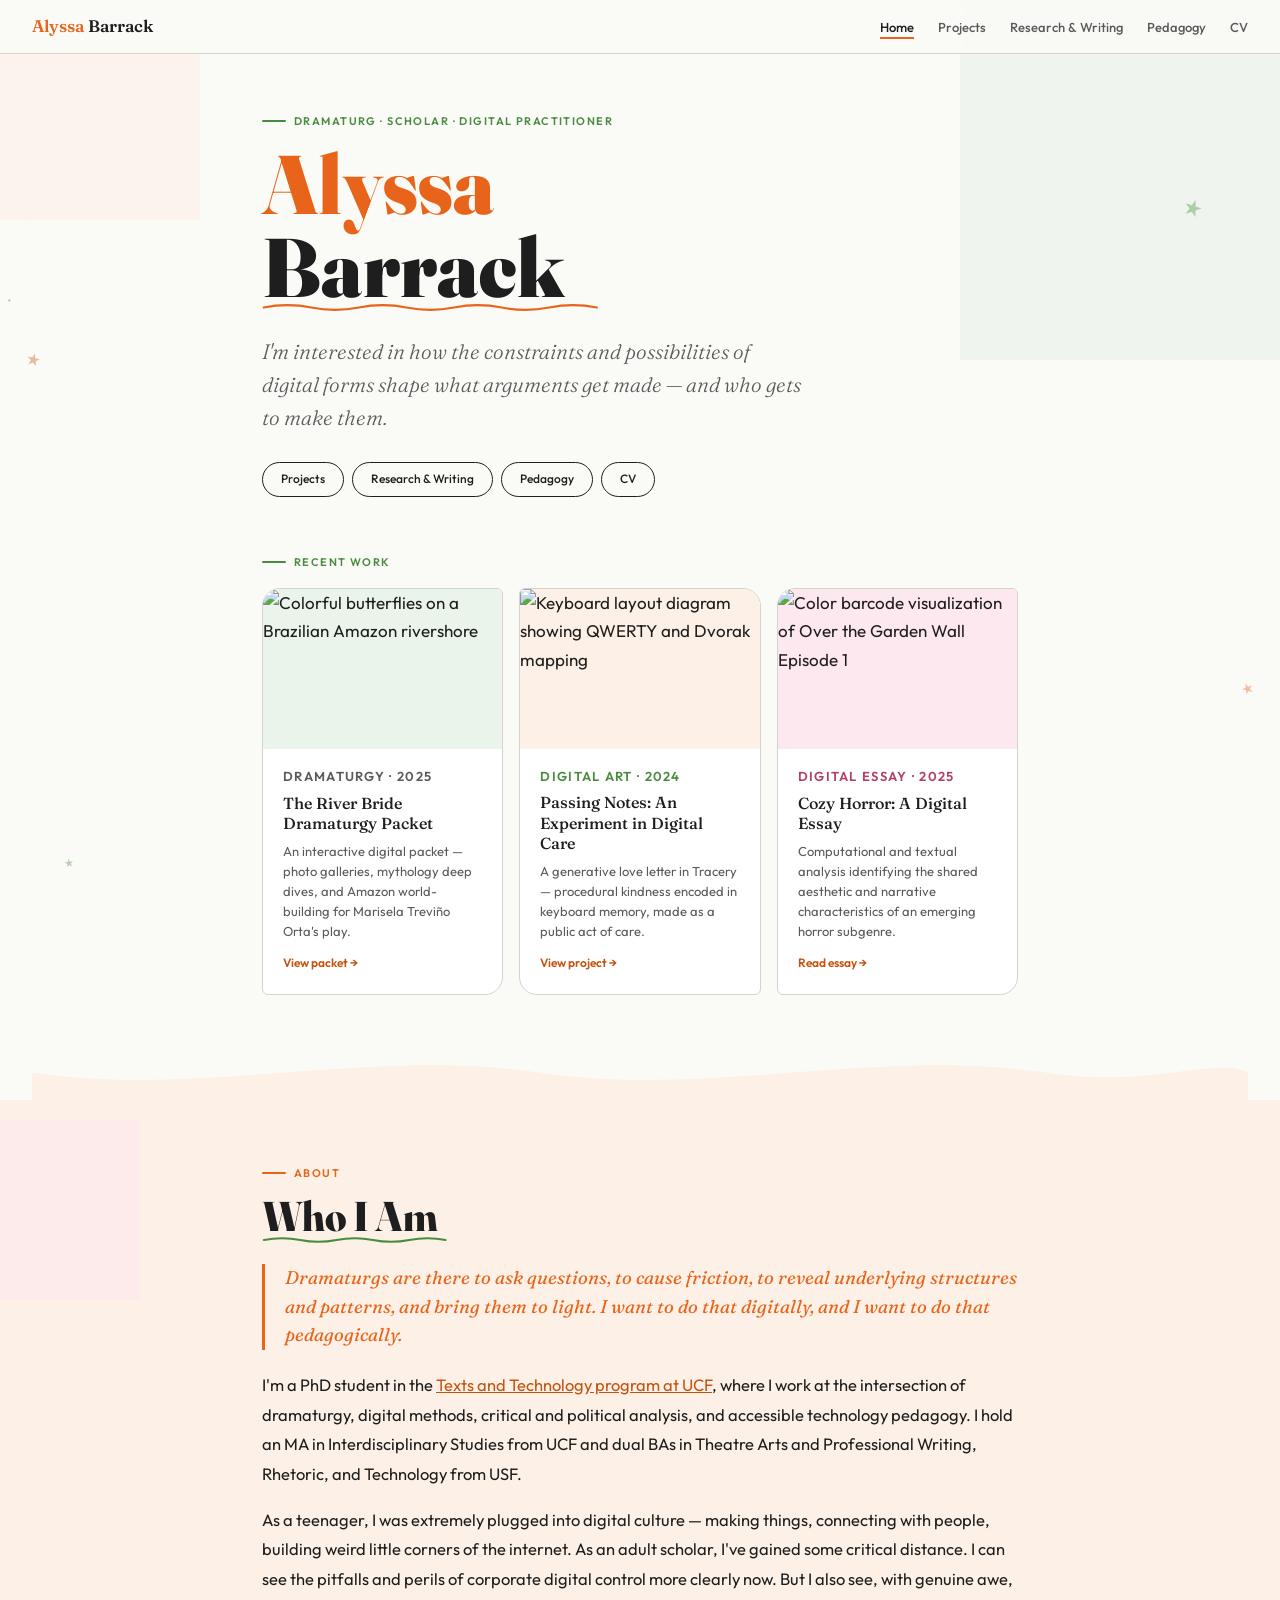
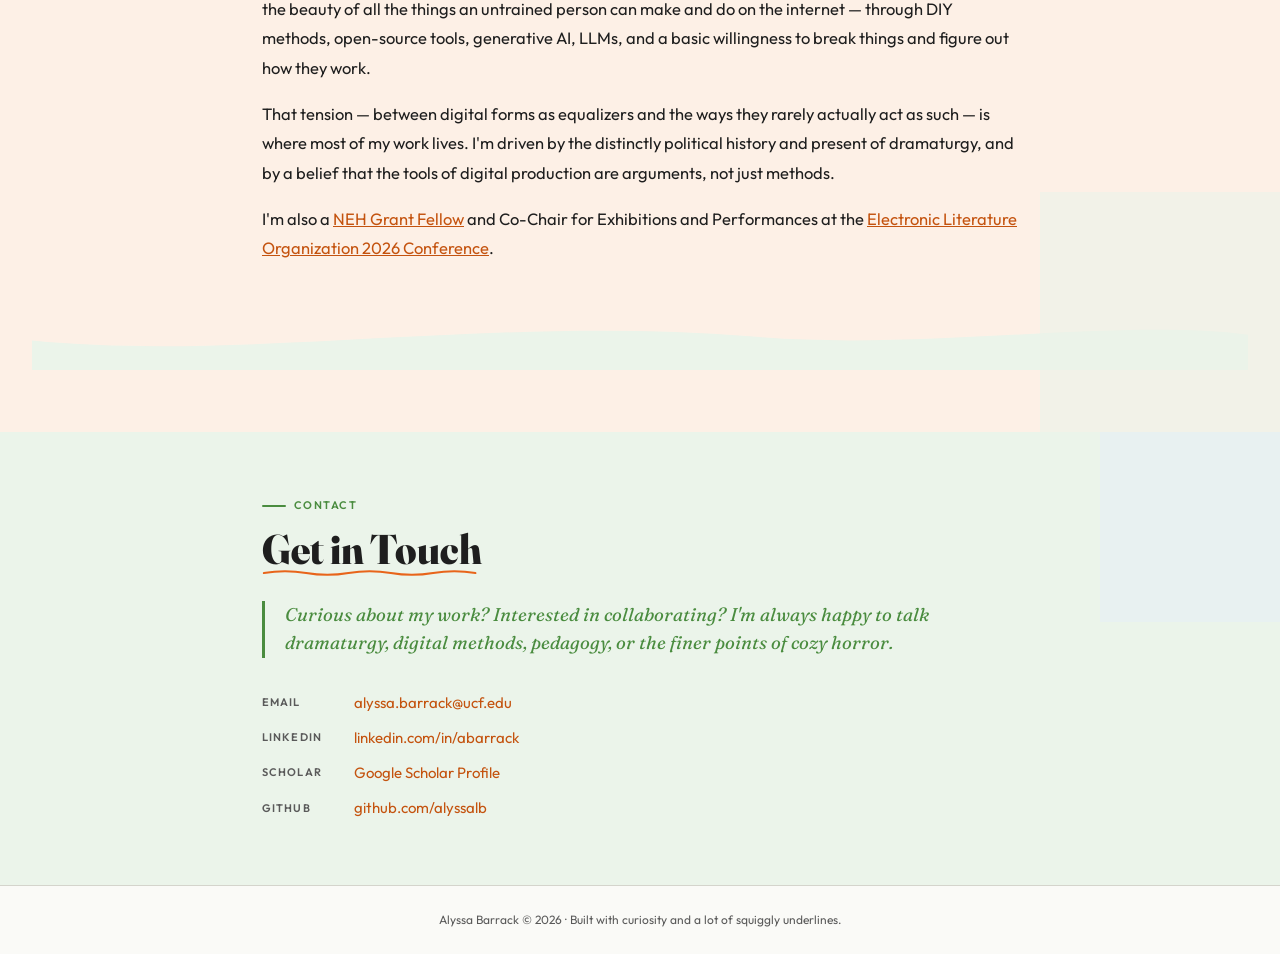
==== index.html @ 215f36d0 "Add files via upload" ====
<!DOCTYPE html>
<html lang="en">
<head>
  <meta charset="UTF-8">
  <meta name="viewport" content="width=device-width, initial-scale=1.0">
  <title>Alyssa Barrack — Dramaturg, Scholar, Digital Practitioner</title>
  <meta name="description" content="Alyssa Barrack is a PhD student and scholar-practitioner working at the intersection of dramaturgy, digital methods, critical analysis, and accessible technology pedagogy.">
  <link rel="preconnect" href="https://fonts.googleapis.com">
  <link rel="preconnect" href="https://fonts.gstatic.com" crossorigin>
  <link href="https://fonts.googleapis.com/css2?family=Fraunces:ital,opsz,wght@0,9..144,300..900;1,9..144,300..900&family=Outfit:wght@300;400;500;600&display=swap" rel="stylesheet">
  <link rel="stylesheet" href="style.css">
  <style>
    /* ── HOME-SPECIFIC ── */
    #hero {
      min-height: 92vh; padding: 7rem 2rem 0;
      background: var(--bg); position: relative; overflow: hidden;
      display: flex; flex-direction: column; justify-content: center;
    }
    #hero canvas { position: absolute; inset: 0; width: 100%; height: 100%; pointer-events: none; z-index: 0; }
    #hero .blob { width: 420px; height: 420px; background: var(--green-p); opacity: 0.68; top: -60px; right: -100px; }
    #hero .blob2 { width: 280px; height: 280px; background: var(--orange-p); opacity: 0.65; bottom: 40px; left: -80px; }

    h1.hero-name {
      font-family: 'Fraunces', serif;
      font-variation-settings: 'opsz' 144;
      font-weight: 900; font-size: clamp(3rem, 8vw, 5.2rem);
      line-height: 1.0; display: inline-block; position: relative;
    }
    h1.hero-name .first { color: var(--orange); }

    .hero-tagline {
      font-family: 'Fraunces', serif;
      font-variation-settings: 'opsz' 9;
      font-style: italic; font-weight: 300;
      font-size: clamp(1.05rem, 2vw, 1.3rem);
      color: var(--muted); margin: 1.25rem 0 1.75rem;
      line-height: 1.6; max-width: 540px;
    }
    .hero-pills { display: flex; gap: 0.5rem; flex-wrap: wrap; margin-bottom: 3.5rem; }

    .about-strip { background: var(--orange-p); padding: 4rem 2rem; position: relative; overflow: hidden; }
    .about-strip .blob { width: 300px; height: 300px; background: var(--green-p); opacity: 0.6; bottom: -60px; right: -60px; }
    .about-strip .blob2 { width: 180px; height: 180px; background: var(--pink-p); opacity: 0.55; top: 20px; left: -40px; }
    .about-body { font-size: 16.5px; line-height: 1.8; }
    .about-body p + p { margin-top: 1rem; }
    .about-body a { color: var(--link); }
    .about-body a:hover { color: var(--link-hover); }

    .contact-strip { background: var(--green-p); padding: 4rem 2rem; position: relative; overflow: hidden; }
    .contact-strip .blob { width: 220px; height: 220px; background: var(--blue-p); opacity: 0.55; top: -30px; right: -40px; }

    .showcase-row { display: grid; grid-template-columns: repeat(3,1fr); gap: 1rem; }
    @media(max-width:640px){ .showcase-row { grid-template-columns: 1fr; } }
  </style>
</head>
<body>

<!-- NAV -->
<nav class="site-nav" aria-label="Site navigation">
  <a href="index.html" class="nav-name"><span>Alyssa</span> Barrack</a>
  <button class="nav-hamburger" aria-label="Toggle menu" aria-expanded="false">
    <span></span><span></span><span></span>
  </button>
  <ul class="nav-links">
    <li><a href="index.html"      class="active">Home</a></li>
    <li><a href="projects.html">Projects</a></li>
    <li><a href="research.html">Research &amp; Writing</a></li>
    <li><a href="pedagogy.html">Pedagogy</a></li>
    <li><a href="cv.html">CV</a></li>
  </ul>
</nav>

<!-- HERO -->
<section id="hero" aria-label="Introduction">
  <canvas id="glitter" aria-hidden="true"></canvas>
  <div class="blob" aria-hidden="true"></div>
  <div class="blob blob2" aria-hidden="true"></div>

  <div class="container">
    <p class="eyebrow">Dramaturg · Scholar · Digital Practitioner</p>
    <div style="position:relative;display:inline-block;margin-bottom:0.35rem;">
      <h1 class="hero-name"><span class="first">Alyssa</span><br>Barrack</h1>
      <svg style="position:absolute;bottom:-5px;left:0;width:340px;height:13px;overflow:visible" viewBox="0 0 400 13" aria-hidden="true">
        <path d="M2 6.5 Q30 1 58 6.5 Q86 12 114 6.5 Q142 1 170 6.5 Q198 12 226 6.5 Q254 1 282 6.5 Q310 12 338 6.5 Q366 1 394 6.5" stroke="#E8641A" stroke-width="2.5" stroke-linecap="round" fill="none"/>
      </svg>
    </div>
    <p class="hero-tagline">I'm interested in how the constraints and possibilities of digital forms shape what arguments get made — and who gets to make them.</p>
    <nav class="hero-pills" aria-label="Site sections">
      <a href="projects.html"  class="pill g">Projects</a>
      <a href="research.html"  class="pill">Research &amp; Writing</a>
      <a href="pedagogy.html"  class="pill g">Pedagogy</a>
      <a href="cv.html"        class="pill">CV</a>
    </nav>

    <p class="eyebrow" style="margin-bottom:1rem;">Recent Work</p>
    <div class="showcase-row">
      <a href="https://alyssalb.github.io/TheRiverBrideDram/" class="showcase-card" target="_blank" rel="noopener" aria-label="The River Bride Dramaturgy Packet">
        <img src="https://alyssalb.github.io/TheRiverBrideDram/images/gallery/amazonbutterfliesontheshore.jpeg" alt="Colorful butterflies on a Brazilian Amazon rivershore" class="showcase-img" loading="lazy">
        <div class="showcase-body">
          <p class="showcase-eyebrow">Dramaturgy · 2025</p>
          <h3>The River Bride Dramaturgy Packet</h3>
          <p>An interactive digital packet — photo galleries, mythology deep dives, and Amazon world-building for Marisela Treviño Orta's play.</p>
          <span class="card-link">View packet &rarr;</span>
        </div>
      </a>
      <a href="https://alyssalb.github.io/QwertyNotes/" class="showcase-card" target="_blank" rel="noopener" aria-label="Passing Notes: An Experiment in Digital Care">
        <img src="https://alyssalb.github.io/QwertyNotes/image_1.png" alt="Keyboard layout diagram showing QWERTY and Dvorak mapping" class="showcase-img orange-bg" loading="lazy">
        <div class="showcase-body">
          <p class="showcase-eyebrow">Digital Art · 2024</p>
          <h3>Passing Notes: An Experiment in Digital Care</h3>
          <p>A generative love letter in Tracery — procedural kindness encoded in keyboard memory, made as a public act of care.</p>
          <span class="card-link">View project &rarr;</span>
        </div>
      </a>
      <a href="https://alyssalb.github.io/CozyHorrorDigitalEssay/" class="showcase-card" target="_blank" rel="noopener" aria-label="Cozy Horror: A Digital Essay">
        <img src="https://alyssalb.github.io/CozyHorrorDigitalEssay/assets/images/OTGW_1_barcode.png" alt="Color barcode visualization of Over the Garden Wall Episode 1" class="showcase-img pink-bg" loading="lazy">
        <div class="showcase-body">
          <p class="showcase-eyebrow">Digital Essay · 2025</p>
          <h3>Cozy Horror: A Digital Essay</h3>
          <p>Computational and textual analysis identifying the shared aesthetic and narrative characteristics of an emerging horror subgenre.</p>
          <span class="card-link">Read essay &rarr;</span>
        </div>
      </a>
    </div>
  </div>

  <svg class="wave" viewBox="0 0 1440 70" fill="none" aria-hidden="true" style="margin-top:3rem;">
    <path d="M0 35 C200 65 400 5 600 35 C800 65 1000 5 1200 35 C1320 55 1400 15 1440 35 L1440 70 L0 70 Z" fill="#FDF0E6"/>
  </svg>
</section>

<!-- ABOUT -->
<section class="about-strip" aria-label="About">
  <div class="blob" aria-hidden="true"></div>
  <div class="blob blob2" aria-hidden="true"></div>
  <div class="container">
    <p class="eyebrow orange">About</p>
    <div style="position:relative;display:inline-block;margin-bottom:1.5rem;">
      <h2 class="section-heading">Who I Am</h2>
      <svg style="position:absolute;bottom:-5px;left:0;width:200px;height:10px;overflow:visible" viewBox="0 0 220 10" aria-hidden="true">
        <path d="M2 5 Q22 1 42 5 Q62 9 82 5 Q102 1 122 5 Q142 9 162 5 Q182 1 202 5" stroke="#4A8C3F" stroke-width="2.2" stroke-linecap="round" fill="none"/>
      </svg>
    </div>
    <span class="pull">Dramaturgs are there to ask questions, to cause friction, to reveal underlying structures and patterns, and bring them to light. I want to do that digitally, and I want to do that pedagogically.</span>
    <div class="about-body">
      <p>I'm a PhD student in the <a href="https://cah.ucf.edu/textstech/" target="_blank" rel="noopener">Texts and Technology program at UCF</a>, where I work at the intersection of dramaturgy, digital methods, critical and political analysis, and accessible technology pedagogy. I hold an MA in Interdisciplinary Studies from UCF and dual BAs in Theatre Arts and Professional Writing, Rhetoric, and Technology from USF.</p>
      <p>As a teenager, I was extremely plugged into digital culture — making things, connecting with people, building weird little corners of the internet. As an adult scholar, I've gained some critical distance. I can see the pitfalls and perils of corporate digital control more clearly now. But I also see, with genuine awe, the beauty of all the things an untrained person can make and do on the internet — through DIY methods, open-source tools, generative AI, LLMs, and a basic willingness to break things and figure out how they work.</p>
      <p>That tension — between digital forms as equalizers and the ways they rarely actually act as such — is where most of my work lives. I'm driven by the distinctly political history and present of dramaturgy, and by a belief that the tools of digital production are arguments, not just methods.</p>
      <p>I'm also a <a href="https://www.ucf.edu/news/ucf-selected-for-national-endowment-for-the-humanities-project-on-ai-in-education/" target="_blank" rel="noopener">NEH Grant Fellow</a> and Co-Chair for Exhibitions and Performances at the <a href="https://elo.eliterature.org/" target="_blank" rel="noopener">Electronic Literature Organization 2026 Conference</a>.</p>
    </div>
  </div>
  <svg class="wave" viewBox="0 0 1440 70" fill="none" aria-hidden="true" style="margin-top:3rem;">
    <path d="M0 35 C250 60 550 5 850 30 C1050 48 1280 8 1440 28 L1440 70 L0 70 Z" fill="#EBF4EA"/>
  </svg>
</section>

<!-- CONTACT -->
<section class="contact-strip" aria-label="Contact">
  <div class="blob" aria-hidden="true"></div>
  <div class="container">
    <p class="eyebrow">Contact</p>
    <div style="position:relative;display:inline-block;margin-bottom:1.75rem;">
      <h2 class="section-heading">Get in Touch</h2>
      <svg style="position:absolute;bottom:-5px;left:0;width:230px;height:10px;overflow:visible" viewBox="0 0 250 10" aria-hidden="true">
        <path d="M2 5 Q25 1 48 5 Q71 9 94 5 Q117 1 140 5 Q163 9 186 5 Q209 1 232 5" stroke="#E8641A" stroke-width="2.2" stroke-linecap="round" fill="none"/>
      </svg>
    </div>
    <span class="pull green" style="margin-bottom:2rem;">Curious about my work? Interested in collaborating? I'm always happy to talk dramaturgy, digital methods, pedagogy, or the finer points of cozy horror.</span>
    <div class="contact-block">
      <div class="contact-row">
        <span class="c-label">Email</span>
        <a href="mailto:alyssa.barrack@ucf.edu">alyssa.barrack@ucf.edu</a>
      </div>
      <div class="contact-row">
        <span class="c-label">LinkedIn</span>
        <a href="https://www.linkedin.com/in/abarrack/" target="_blank" rel="noopener">linkedin.com/in/abarrack</a>
      </div>
      <div class="contact-row">
        <span class="c-label">Scholar</span>
        <a href="https://scholar.google.com/citations?view_op=list_works&hl=en&user=i48Z6NoAAAAJ" target="_blank" rel="noopener">Google Scholar Profile</a>
      </div>
      <div class="contact-row">
        <span class="c-label">GitHub</span>
        <a href="https://github.com/alyssalb" target="_blank" rel="noopener">github.com/alyssalb</a>
      </div>
    </div>
  </div>
</section>

<footer>
  <p>Alyssa Barrack &copy; 2026 &middot; Built with curiosity and a lot of squiggly underlines.</p>
</footer>

<button id="top-btn" aria-label="Back to top">
  <svg width="18" height="18" viewBox="0 0 18 18" fill="none" aria-hidden="true">
    <path d="M9 14V4M4 9l5-5 5 5" stroke="#fff" stroke-width="2.2" stroke-linecap="round" stroke-linejoin="round"/>
  </svg>
</button>

<script src="shared.js"></script>
</body>
</html>
---- style.css ----
/* ── ALYSSA BARRACK — SHARED STYLESHEET ── */
*, *::before, *::after { box-sizing: border-box; margin: 0; padding: 0; }

:root {
  --orange:     #E8641A;
  --green:      #4A8C3F;
  --orange-p:   #FDF0E6;
  --green-p:    #EBF4EA;
  --pink-p:     #FDE8F0;
  --blue-p:     #E6EEF8;
  --bg:         #FAFAF7;
  --surface:    #FFFFFF;
  --text:       #1E1E1E;
  --muted:      #5A5A5A;
  --border:     #D4D4CC;
  --link:       #C4530F;
  --link-hover: #4A8C3F;
}

html { scroll-behavior: smooth; }
body {
  background: var(--bg);
  font-family: 'Outfit', sans-serif;
  color: var(--text); font-size: 17px;
  line-height: 1.7; overflow-x: hidden;
}

/* ── NAV ── */
nav.site-nav {
  position: fixed; top: 0; left: 0; right: 0; z-index: 100;
  background: rgba(250,250,247,0.93); backdrop-filter: blur(8px);
  border-bottom: 1.5px solid var(--border);
  padding: 0.75rem 2rem;
  display: flex; align-items: center; justify-content: space-between;
}
.nav-name {
  font-family: 'Fraunces', serif;
  font-variation-settings: 'opsz' 9;
  font-weight: 600; font-size: 1.05rem;
  color: var(--text); text-decoration: none;
}
.nav-name span { color: var(--orange); }
.nav-links { display: flex; gap: 1.5rem; list-style: none; }
.nav-links a {
  font-size: 13px; font-weight: 500; color: var(--muted);
  text-decoration: none; transition: color 0.18s;
  padding-bottom: 2px;
}
.nav-links a:hover { color: var(--orange); }
.nav-links a.active {
  color: var(--text);
  border-bottom: 2px solid var(--orange);
}
.nav-hamburger { display: none; background: none; border: none; cursor: pointer; padding: 4px; }

/* ── LAYOUT ── */
.container { max-width: 820px; margin: 0 auto; padding: 0 2rem; position: relative; z-index: 1; }
.page-body { padding-top: 5.5rem; padding-bottom: 4rem; }

/* ── TYPE ── */
.eyebrow {
  font-size: 11px; font-weight: 600; letter-spacing: 0.13em;
  text-transform: uppercase; color: var(--green);
  margin-bottom: 0.75rem;
  display: flex; align-items: center; gap: 8px;
}
.eyebrow::before {
  content: ''; display: inline-block; width: 24px; height: 2px;
  background: var(--green); border-radius: 2px; flex-shrink: 0;
}
.eyebrow.orange { color: var(--orange); }
.eyebrow.orange::before { background: var(--orange); }

.section-heading {
  font-family: 'Fraunces', serif;
  font-variation-settings: 'opsz' 144;
  font-weight: 800; font-size: clamp(1.9rem, 4vw, 2.6rem);
  line-height: 1.1; position: relative; display: inline-block;
}
.squiggle { position: absolute; bottom: -6px; left: 0; overflow: visible; }

.pull {
  font-family: 'Fraunces', serif;
  font-variation-settings: 'opsz' 9;
  font-style: italic; font-weight: 400; font-size: 1.15rem;
  color: var(--orange); padding-left: 1.25rem;
  border-left: 3px solid var(--orange);
  margin-bottom: 1.25rem; display: block; line-height: 1.55;
}
.pull.green { color: var(--green); border-color: var(--green); }

/* ── TAGS ── */
.tag {
  display: inline-block; font-size: 11px; font-weight: 600;
  letter-spacing: 0.05em; text-transform: uppercase;
  padding: 3px 10px; border-radius: 999px;
  background: var(--orange-p); color: var(--orange);
  border: 1px solid rgba(232,100,26,0.25);
}
.tag.green { background: var(--green-p); color: var(--green); border-color: rgba(74,140,63,0.25); }
.tag.pink  { background: var(--pink-p);  color: #b0406a; border-color: rgba(176,64,106,0.2); }
.tag.blue  { background: var(--blue-p);  color: #2d5fa6; border-color: rgba(45,95,166,0.2); }
.tags { display: flex; gap: 0.35rem; flex-wrap: wrap; margin-bottom: 0.6rem; }

/* ── BLOBS ── */
.blob {
  position: absolute; pointer-events: none; z-index: 0;
  animation: blobmorph 9s ease-in-out infinite alternate;
}
.blob2 { animation-duration: 11s; animation-direction: alternate-reverse; }
@keyframes blobmorph {
  0%   { border-radius: 60% 40% 55% 45% / 50% 60% 40% 50%; }
  100% { border-radius: 40% 60% 45% 55% / 60% 40% 55% 45%; }
}

/* ── WAVE ── */
.wave { display: block; width: 100%; margin-bottom: -2px; }

/* ── CARDS ── */
.card-grid { display: grid; gap: 1rem; }
.card-grid.cols-2 { grid-template-columns: 1fr 1fr; }
.card-grid.cols-3 { grid-template-columns: repeat(3, 1fr); }

.card {
  background: var(--surface); border: 1.5px solid var(--border);
  border-radius: 18px 6px 18px 6px; padding: 1.35rem;
  transition: transform 0.22s ease, box-shadow 0.22s ease;
  opacity: 0; transform: translateY(16px);
}
.card:nth-child(even) { border-radius: 6px 18px 6px 18px; }
.card.visible { opacity: 1; transform: translateY(0); transition: opacity 0.4s ease, transform 0.4s ease; }
.card:hover { transform: translateY(-5px); box-shadow: 0 10px 28px rgba(0,0,0,0.08); }
.card-accent { height: 3px; border-radius: 2px; margin: -1.35rem -1.35rem 1rem; border-radius: 16px 4px 0 0; background: var(--orange); }
.card-accent.green { background: var(--green); }
.card-accent.pink  { background: #b0406a; }
.card-accent.blue  { background: #2d5fa6; }
.card h3 {
  font-family: 'Fraunces', serif;
  font-variation-settings: 'opsz' 9;
  font-weight: 500; font-size: 1.05rem;
  margin-bottom: 0.4rem; line-height: 1.3;
}
.card p { font-size: 13.5px; color: var(--muted); line-height: 1.6; }
.card a.card-link {
  display: inline-block; margin-top: 0.65rem;
  font-size: 12.5px; font-weight: 600; color: var(--link); text-decoration: none;
}
.card a.card-link:hover { color: var(--green); }

/* ── SHOWCASE CARD (with image) ── */
.showcase-card {
  background: var(--surface); border: 1.5px solid var(--border);
  border-radius: 18px 6px 18px 6px;
  overflow: hidden; text-decoration: none; color: inherit;
  display: flex; flex-direction: column;
  transition: transform 0.22s ease, box-shadow 0.22s ease;
  opacity: 0; transform: translateY(16px);
}
.showcase-card:nth-child(even) { border-radius: 6px 18px 6px 18px; }
.showcase-card.visible { opacity: 1; transform: translateY(0); transition: opacity 0.4s ease, transform 0.4s ease; }
.showcase-card:hover { transform: translateY(-5px); box-shadow: 0 10px 28px rgba(0,0,0,0.09); }
.showcase-img {
  width: 100%; height: 160px; object-fit: cover;
  display: block; background: var(--green-p);
}
.showcase-img.orange-bg { background: var(--orange-p); }
.showcase-img.pink-bg   { background: var(--pink-p); }
.showcase-body { padding: 1.1rem 1.25rem 1.25rem; flex: 1; display: flex; flex-direction: column; }
.showcase-eyebrow { font-size: 10px; font-weight: 600; letter-spacing: 0.1em; text-transform: uppercase; color: var(--orange); margin-bottom: 0.35rem; }
.showcase-card:nth-child(2) .showcase-eyebrow { color: var(--green); }
.showcase-card:nth-child(3) .showcase-eyebrow { color: #b0406a; }
.showcase-body h3 { font-family: 'Fraunces', serif; font-variation-settings: 'opsz' 9; font-weight: 500; font-size: 1rem; margin-bottom: 0.4rem; line-height: 1.3; }
.showcase-body p { font-size: 13px; color: var(--muted); line-height: 1.55; flex: 1; }
.showcase-body .card-link { display: inline-block; margin-top: 0.75rem; font-size: 12px; font-weight: 600; color: var(--link); }
.showcase-card:hover .card-link { color: var(--green); }

/* ── PILL BUTTON ── */
.pill {
  font-family: 'Outfit', sans-serif; font-size: 12px; font-weight: 500;
  padding: 6px 18px; border-radius: 999px;
  border: 1.5px solid var(--text); color: var(--text);
  background: transparent; cursor: pointer;
  transition: all 0.18s ease; text-decoration: none; display: inline-block;
}
.pill:hover, .pill.active { background: var(--orange); border-color: var(--orange); color: #fff; }
.pill.g:hover { background: var(--green); border-color: var(--green); color: #fff; }
.pill.solid { background: var(--orange); border-color: var(--orange); color: #fff; }
.pill.solid.g { background: var(--green); border-color: var(--green); }

/* ── PUB LIST ── */
.pub-group { margin-bottom: 2.25rem; }
.pub-group-title {
  font-family: 'Fraunces', serif; font-variation-settings: 'opsz' 9;
  font-weight: 500; font-size: 1.05rem;
  padding-bottom: 0.4rem; margin-bottom: 0.75rem;
  border-bottom: 1.5px solid var(--border);
  display: flex; align-items: center; gap: 0.5rem;
}
.pub-item {
  padding: 0.75rem 0; border-bottom: 1px solid var(--border);
  font-size: 15px; line-height: 1.65;
}
.pub-item:last-child { border-bottom: none; }
.pub-item a { color: var(--link); }
.pub-item a:hover { color: var(--link-hover); }
.pub-meta { font-size: 13px; color: var(--muted); margin-top: 0.2rem; }

/* ── CV ENTRIES ── */
.cv-section { margin-bottom: 2.25rem; }
.cv-section-title {
  font-family: 'Fraunces', serif; font-variation-settings: 'opsz' 9;
  font-weight: 500; font-size: 1.1rem;
  padding: 0.2rem 0 0.4rem 0.75rem;
  margin-bottom: 0.75rem;
  border-bottom: 1.5px solid var(--border);
  border-left: 3px solid var(--orange);
}
.cv-item {
  padding: 0.55rem 0; font-size: 15px; line-height: 1.65;
  border-bottom: 1px dotted var(--border);
}
.cv-item:last-child { border-bottom: none; }
.cv-item strong { font-weight: 600; }
.cv-meta { font-size: 13px; color: var(--muted); margin-top: 0.15rem; }
.cv-item a { color: var(--link); }
.cv-item a:hover { color: var(--link-hover); }

/* ── SCROLL-TO-TOP ── */
#top-btn {
  position: fixed; bottom: 1.75rem; right: 1.75rem; z-index: 200;
  width: 44px; height: 44px; border-radius: 50%;
  background: var(--orange); border: none; cursor: pointer;
  display: flex; align-items: center; justify-content: center;
  box-shadow: 0 4px 16px rgba(232,100,26,0.35);
  opacity: 0; pointer-events: none;
  transition: opacity 0.25s ease, background 0.18s ease, transform 0.18s ease;
}
#top-btn:hover { background: var(--green); transform: translateY(-3px); }
#top-btn.visible { opacity: 1; pointer-events: auto; }

/* ── SECTION SPACING ── */
.section-block { padding: 4rem 2rem; position: relative; overflow: hidden; }
.section-block.green-bg { background: var(--green-p); }
.section-block.orange-bg { background: var(--orange-p); }
.section-block.white-bg { background: var(--bg); }

/* ── COURSES ── */
.courses-grid { display: grid; grid-template-columns: 1fr 1fr; gap: 0.75rem; margin-top: 1.5rem; }
.course-card {
  background: var(--surface); border: 1.5px solid var(--border);
  border-radius: 10px 3px 10px 3px; padding: 1rem 1.25rem;
}
.course-card h4 { font-family: 'Fraunces', serif; font-variation-settings: 'opsz' 9; font-weight: 500; font-size: 0.95rem; margin-bottom: 0.2rem; }
.course-card p { font-size: 13px; color: var(--muted); }

/* ── CAROUSEL ── */
.carousel-wrap { position: relative; }
.carousel {
  display: flex; gap: 1rem; overflow-x: auto;
  scroll-snap-type: x mandatory; -webkit-overflow-scrolling: touch;
  scrollbar-width: none; padding-bottom: 0.5rem;
}
.carousel::-webkit-scrollbar { display: none; }
.carousel-slide {
  flex: 0 0 280px; scroll-snap-align: start;
  background: var(--surface); border: 1.5px solid var(--border);
  border-radius: 14px 4px 14px 4px; overflow: hidden;
}
.carousel-slide:nth-child(even) { border-radius: 4px 14px 4px 14px; }
.carousel-img {
  width: 100%; height: 200px; object-fit: cover;
  display: block; background: var(--green-p);
}
.carousel-caption { padding: 0.85rem 1rem; }
.carousel-caption strong { font-family: 'Fraunces', serif; font-variation-settings: 'opsz' 9; font-weight: 500; font-size: 0.95rem; display: block; margin-bottom: 0.2rem; }
.carousel-caption span { font-size: 12.5px; color: var(--muted); }
.carousel-nav { display: flex; gap: 0.5rem; margin-top: 1rem; justify-content: center; }
.carousel-btn {
  width: 36px; height: 36px; border-radius: 50%;
  border: 1.5px solid var(--border); background: var(--surface);
  cursor: pointer; display: flex; align-items: center; justify-content: center;
  transition: all 0.18s; color: var(--text);
}
.carousel-btn:hover { background: var(--orange); border-color: var(--orange); color: #fff; }

/* ── CONTACT INFO ── */
.contact-block { display: flex; flex-direction: column; gap: 0.6rem; }
.contact-row {
  display: flex; align-items: center; gap: 0.75rem;
  font-size: 15px;
}
.contact-row .c-label { font-size: 11px; font-weight: 600; letter-spacing: 0.1em; text-transform: uppercase; color: var(--muted); min-width: 80px; }
.contact-row a { color: var(--link); text-decoration: none; }
.contact-row a:hover { color: var(--link-hover); }

/* ── FOOTER ── */
footer {
  text-align: center; font-size: 12px; color: var(--muted);
  padding: 1.5rem 2rem; border-top: 1px solid var(--border);
}

/* ── RESPONSIVE ── */
@media (max-width: 640px) {
  .card-grid.cols-2,
  .card-grid.cols-3,
  .courses-grid { grid-template-columns: 1fr; }
  .nav-links { display: none; }
  .nav-links.open { display: flex; flex-direction: column; position: absolute; top: 100%; left: 0; right: 0; background: var(--bg); border-bottom: 1.5px solid var(--border); padding: 1rem 2rem; gap: 1rem; }
  .nav-hamburger { display: flex; flex-direction: column; gap: 4px; }
  .nav-hamburger span { display: block; width: 22px; height: 2px; background: var(--text); border-radius: 2px; }
  .section-heading { font-size: 2rem; }
}
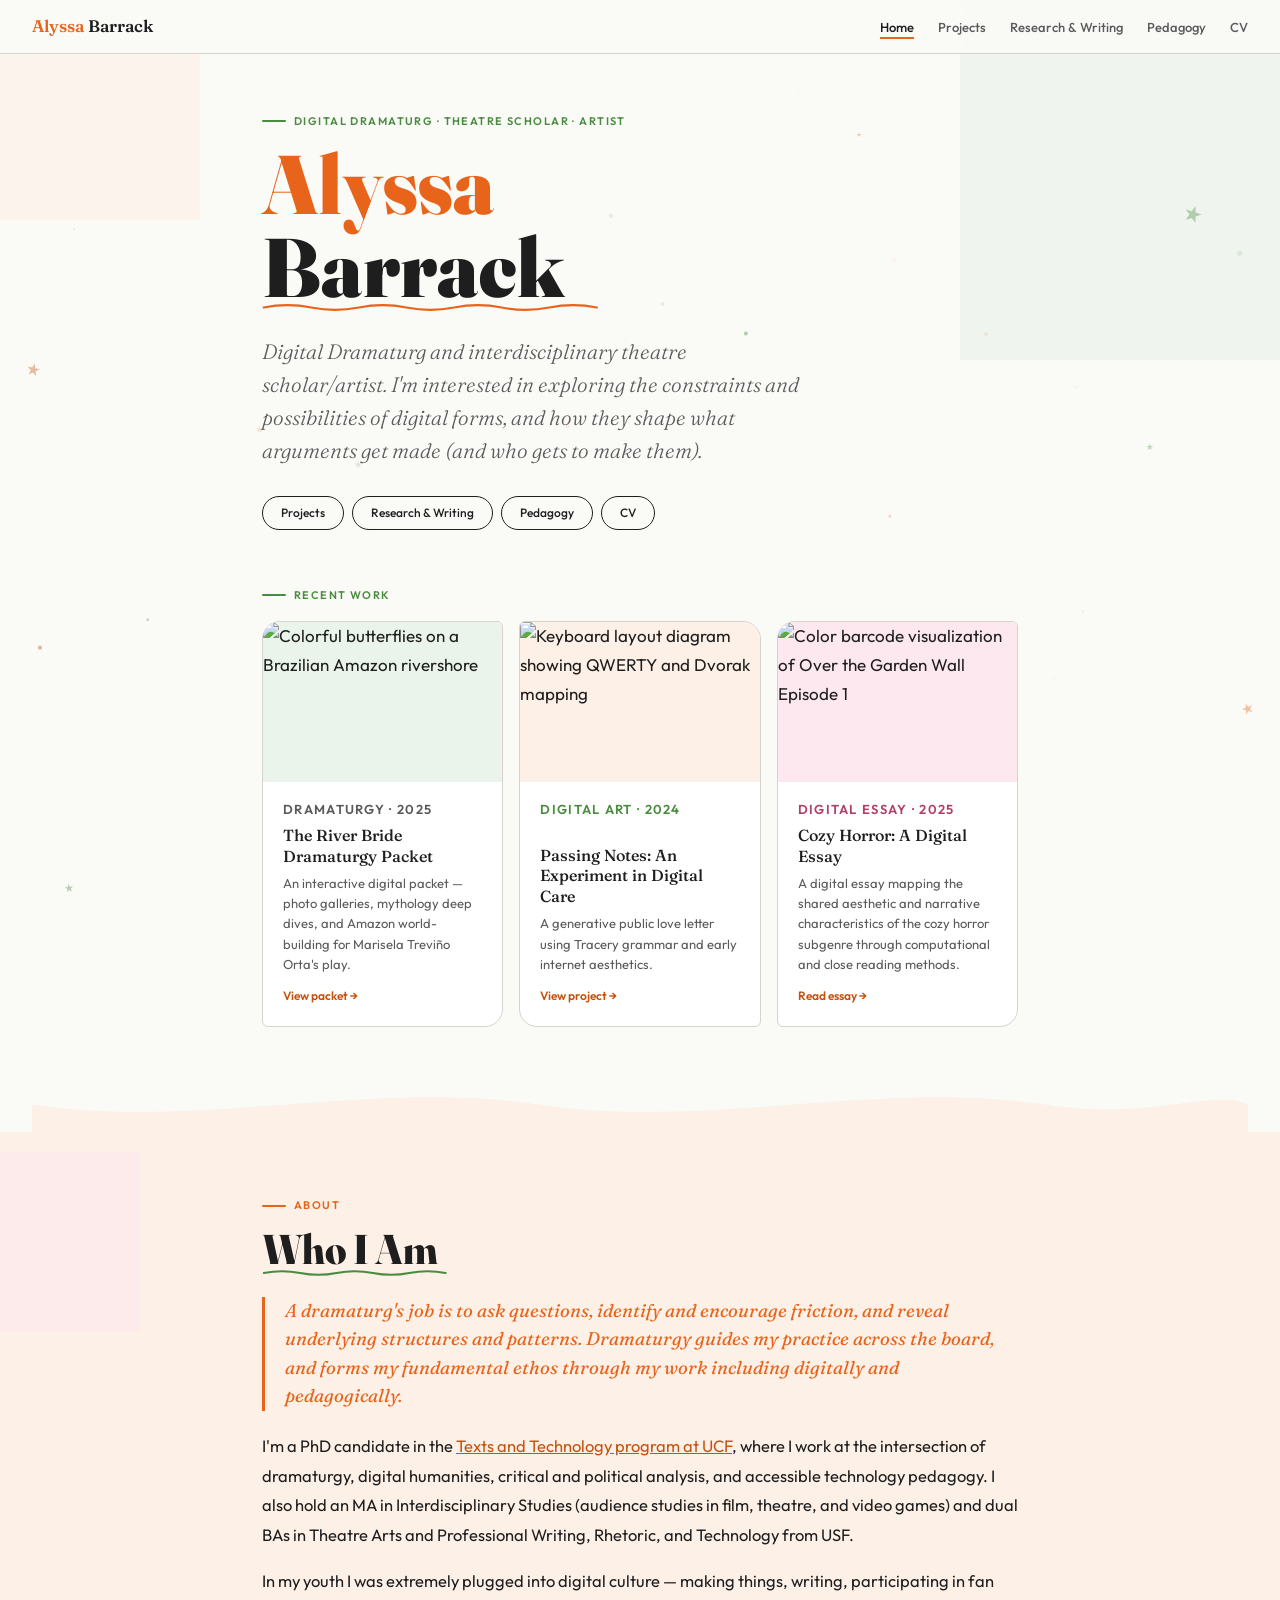
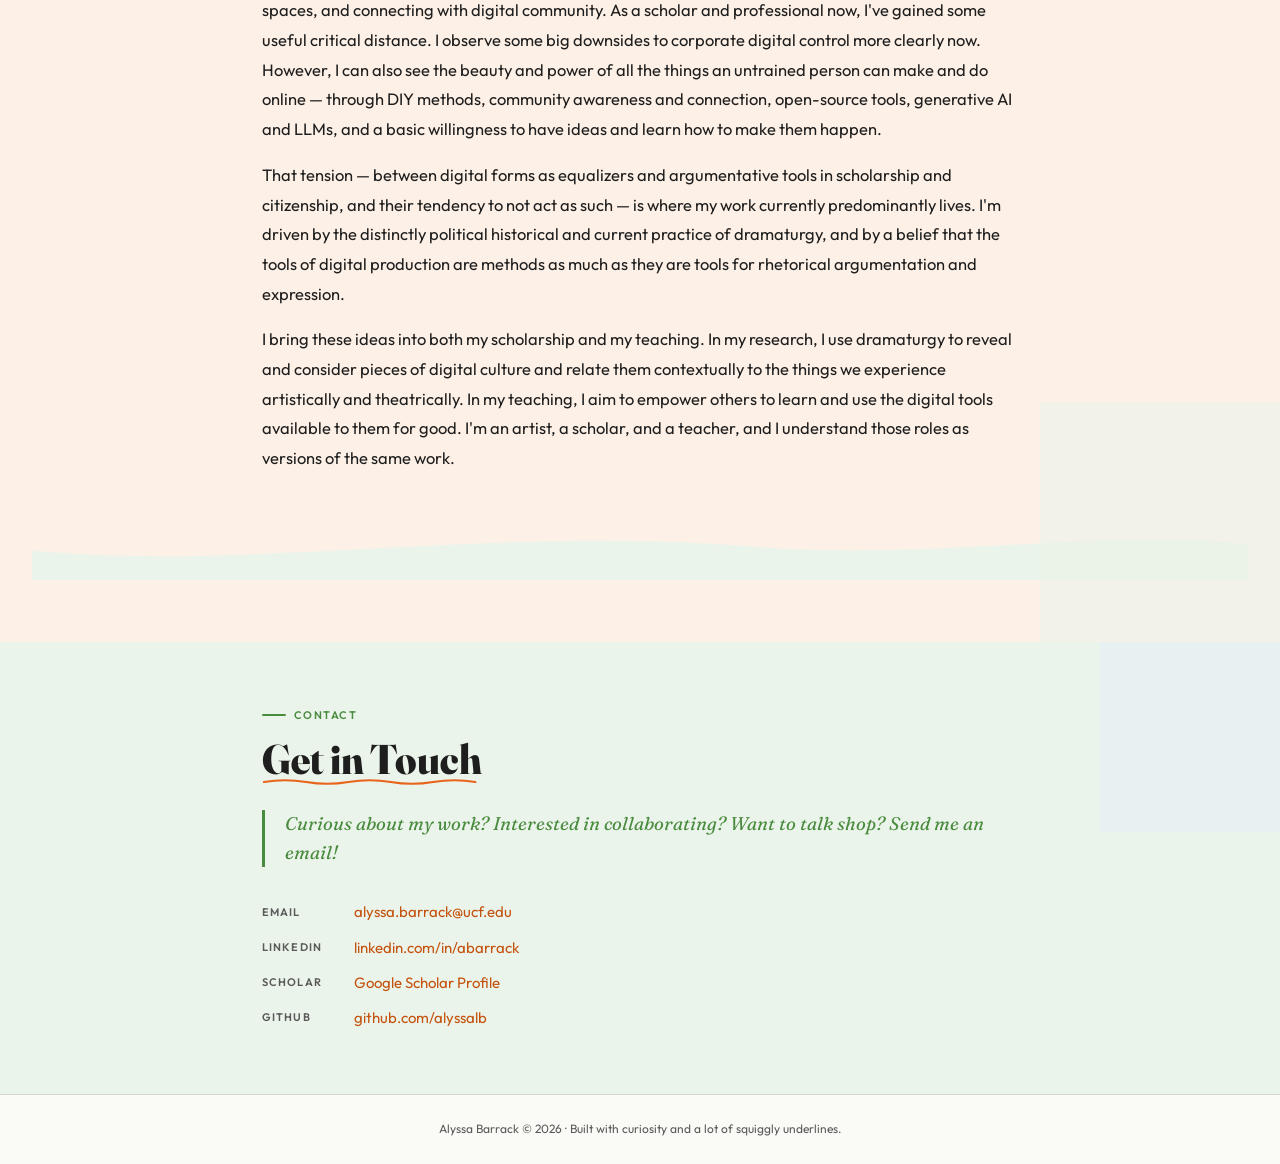
==== commit ec980eae: "Revise site copy and update CV - Home: new tagline/eyebrow/meta identity; rewrite bio and showcase b" ====
--- a/index.html
+++ b/index.html
@@ -3,8 +3,8 @@
 <head>
   <meta charset="UTF-8">
   <meta name="viewport" content="width=device-width, initial-scale=1.0">
-  <title>Alyssa Barrack — Dramaturg, Scholar, Digital Practitioner</title>
-  <meta name="description" content="Alyssa Barrack is a PhD student and scholar-practitioner working at the intersection of dramaturgy, digital methods, critical analysis, and accessible technology pedagogy.">
+  <title>Alyssa Barrack — Digital Dramaturg, Theatre Scholar & Artist</title>
+  <meta name="description" content="Alyssa Barrack is a digital dramaturg and interdisciplinary theatre scholar and artist working across dramaturgy, digital humanities, critical analysis, and accessible technology pedagogy.">
   <link rel="preconnect" href="https://fonts.googleapis.com">
   <link rel="preconnect" href="https://fonts.gstatic.com" crossorigin>
   <link href="https://fonts.googleapis.com/css2?family=Fraunces:ital,opsz,wght@0,9..144,300..900;1,9..144,300..900&family=Outfit:wght@300;400;500;600&display=swap" rel="stylesheet">
@@ -77,14 +77,14 @@
   <div class="blob blob2" aria-hidden="true"></div>
 
   <div class="container">
-    <p class="eyebrow">Dramaturg · Scholar · Digital Practitioner</p>
+    <p class="eyebrow">Digital Dramaturg · Theatre Scholar · Artist</p>
     <div style="position:relative;display:inline-block;margin-bottom:0.35rem;">
       <h1 class="hero-name"><span class="first">Alyssa</span><br>Barrack</h1>
       <svg style="position:absolute;bottom:-5px;left:0;width:340px;height:13px;overflow:visible" viewBox="0 0 400 13" aria-hidden="true">
         <path d="M2 6.5 Q30 1 58 6.5 Q86 12 114 6.5 Q142 1 170 6.5 Q198 12 226 6.5 Q254 1 282 6.5 Q310 12 338 6.5 Q366 1 394 6.5" stroke="#E8641A" stroke-width="2.5" stroke-linecap="round" fill="none"/>
       </svg>
     </div>
-    <p class="hero-tagline">I'm interested in how the constraints and possibilities of digital forms shape what arguments get made — and who gets to make them.</p>
+    <p class="hero-tagline">Digital Dramaturg and interdisciplinary theatre scholar/artist. I'm interested in exploring the constraints and possibilities of digital forms, and how they shape what arguments get made (and who gets to make them).</p>
     <nav class="hero-pills" aria-label="Site sections">
       <a href="projects.html"  class="pill g">Projects</a>
       <a href="research.html"  class="pill">Research &amp; Writing</a>
@@ -108,7 +108,7 @@
         <div class="showcase-body">
           <p class="showcase-eyebrow">Digital Art · 2024</p>
           <h3>Passing Notes: An Experiment in Digital Care</h3>
-          <p>A generative love letter in Tracery — procedural kindness encoded in keyboard memory, made as a public act of care.</p>
+          <p>A generative public love letter using Tracery grammar and early internet aesthetics.</p>
           <span class="card-link">View project &rarr;</span>
         </div>
       </a>
@@ -117,7 +117,7 @@
         <div class="showcase-body">
           <p class="showcase-eyebrow">Digital Essay · 2025</p>
           <h3>Cozy Horror: A Digital Essay</h3>
-          <p>Computational and textual analysis identifying the shared aesthetic and narrative characteristics of an emerging horror subgenre.</p>
+          <p>A digital essay mapping the shared aesthetic and narrative characteristics of the cozy horror subgenre through computational and close reading methods.</p>
           <span class="card-link">Read essay &rarr;</span>
         </div>
       </a>
@@ -141,12 +141,12 @@
         <path d="M2 5 Q22 1 42 5 Q62 9 82 5 Q102 1 122 5 Q142 9 162 5 Q182 1 202 5" stroke="#4A8C3F" stroke-width="2.2" stroke-linecap="round" fill="none"/>
       </svg>
     </div>
-    <span class="pull">Dramaturgs are there to ask questions, to cause friction, to reveal underlying structures and patterns, and bring them to light. I want to do that digitally, and I want to do that pedagogically.</span>
+    <span class="pull">A dramaturg's job is to ask questions, identify and encourage friction, and reveal underlying structures and patterns. Dramaturgy guides my practice across the board, and forms my fundamental ethos through my work including digitally and pedagogically.</span>
     <div class="about-body">
-      <p>I'm a PhD student in the <a href="https://cah.ucf.edu/textstech/" target="_blank" rel="noopener">Texts and Technology program at UCF</a>, where I work at the intersection of dramaturgy, digital methods, critical and political analysis, and accessible technology pedagogy. I hold an MA in Interdisciplinary Studies from UCF and dual BAs in Theatre Arts and Professional Writing, Rhetoric, and Technology from USF.</p>
-      <p>As a teenager, I was extremely plugged into digital culture — making things, connecting with people, building weird little corners of the internet. As an adult scholar, I've gained some critical distance. I can see the pitfalls and perils of corporate digital control more clearly now. But I also see, with genuine awe, the beauty of all the things an untrained person can make and do on the internet — through DIY methods, open-source tools, generative AI, LLMs, and a basic willingness to break things and figure out how they work.</p>
-      <p>That tension — between digital forms as equalizers and the ways they rarely actually act as such — is where most of my work lives. I'm driven by the distinctly political history and present of dramaturgy, and by a belief that the tools of digital production are arguments, not just methods.</p>
-      <p>I'm also a <a href="https://www.ucf.edu/news/ucf-selected-for-national-endowment-for-the-humanities-project-on-ai-in-education/" target="_blank" rel="noopener">NEH Grant Fellow</a> and Co-Chair for Exhibitions and Performances at the <a href="https://elo.eliterature.org/" target="_blank" rel="noopener">Electronic Literature Organization 2026 Conference</a>.</p>
+      <p>I'm a PhD candidate in the <a href="https://cah.ucf.edu/textstech/" target="_blank" rel="noopener">Texts and Technology program at UCF</a>, where I work at the intersection of dramaturgy, digital humanities, critical and political analysis, and accessible technology pedagogy. I also hold an MA in Interdisciplinary Studies (audience studies in film, theatre, and video games) and dual BAs in Theatre Arts and Professional Writing, Rhetoric, and Technology from USF.</p>
+      <p>In my youth I was extremely plugged into digital culture — making things, writing, participating in fan spaces, and connecting with digital community. As a scholar and professional now, I've gained some useful critical distance. I observe some big downsides to corporate digital control more clearly now. However, I can also see the beauty and power of all the things an untrained person can make and do online — through DIY methods, community awareness and connection, open-source tools, generative AI and LLMs, and a basic willingness to have ideas and learn how to make them happen.</p>
+      <p>That tension — between digital forms as equalizers and argumentative tools in scholarship and citizenship, and their tendency to not act as such — is where my work currently predominantly lives. I'm driven by the distinctly political historical and current practice of dramaturgy, and by a belief that the tools of digital production are methods as much as they are tools for rhetorical argumentation and expression.</p>
+      <p>I bring these ideas into both my scholarship and my teaching. In my research, I use dramaturgy to reveal and consider pieces of digital culture and relate them contextually to the things we experience artistically and theatrically. In my teaching, I aim to empower others to learn and use the digital tools available to them for good. I'm an artist, a scholar, and a teacher, and I understand those roles as versions of the same work.</p>
     </div>
   </div>
   <svg class="wave" viewBox="0 0 1440 70" fill="none" aria-hidden="true" style="margin-top:3rem;">
@@ -165,7 +165,7 @@
         <path d="M2 5 Q25 1 48 5 Q71 9 94 5 Q117 1 140 5 Q163 9 186 5 Q209 1 232 5" stroke="#E8641A" stroke-width="2.2" stroke-linecap="round" fill="none"/>
       </svg>
     </div>
-    <span class="pull green" style="margin-bottom:2rem;">Curious about my work? Interested in collaborating? I'm always happy to talk dramaturgy, digital methods, pedagogy, or the finer points of cozy horror.</span>
+    <span class="pull green" style="margin-bottom:2rem;">Curious about my work? Interested in collaborating? Want to talk shop? Send me an email!</span>
     <div class="contact-block">
       <div class="contact-row">
         <span class="c-label">Email</span>
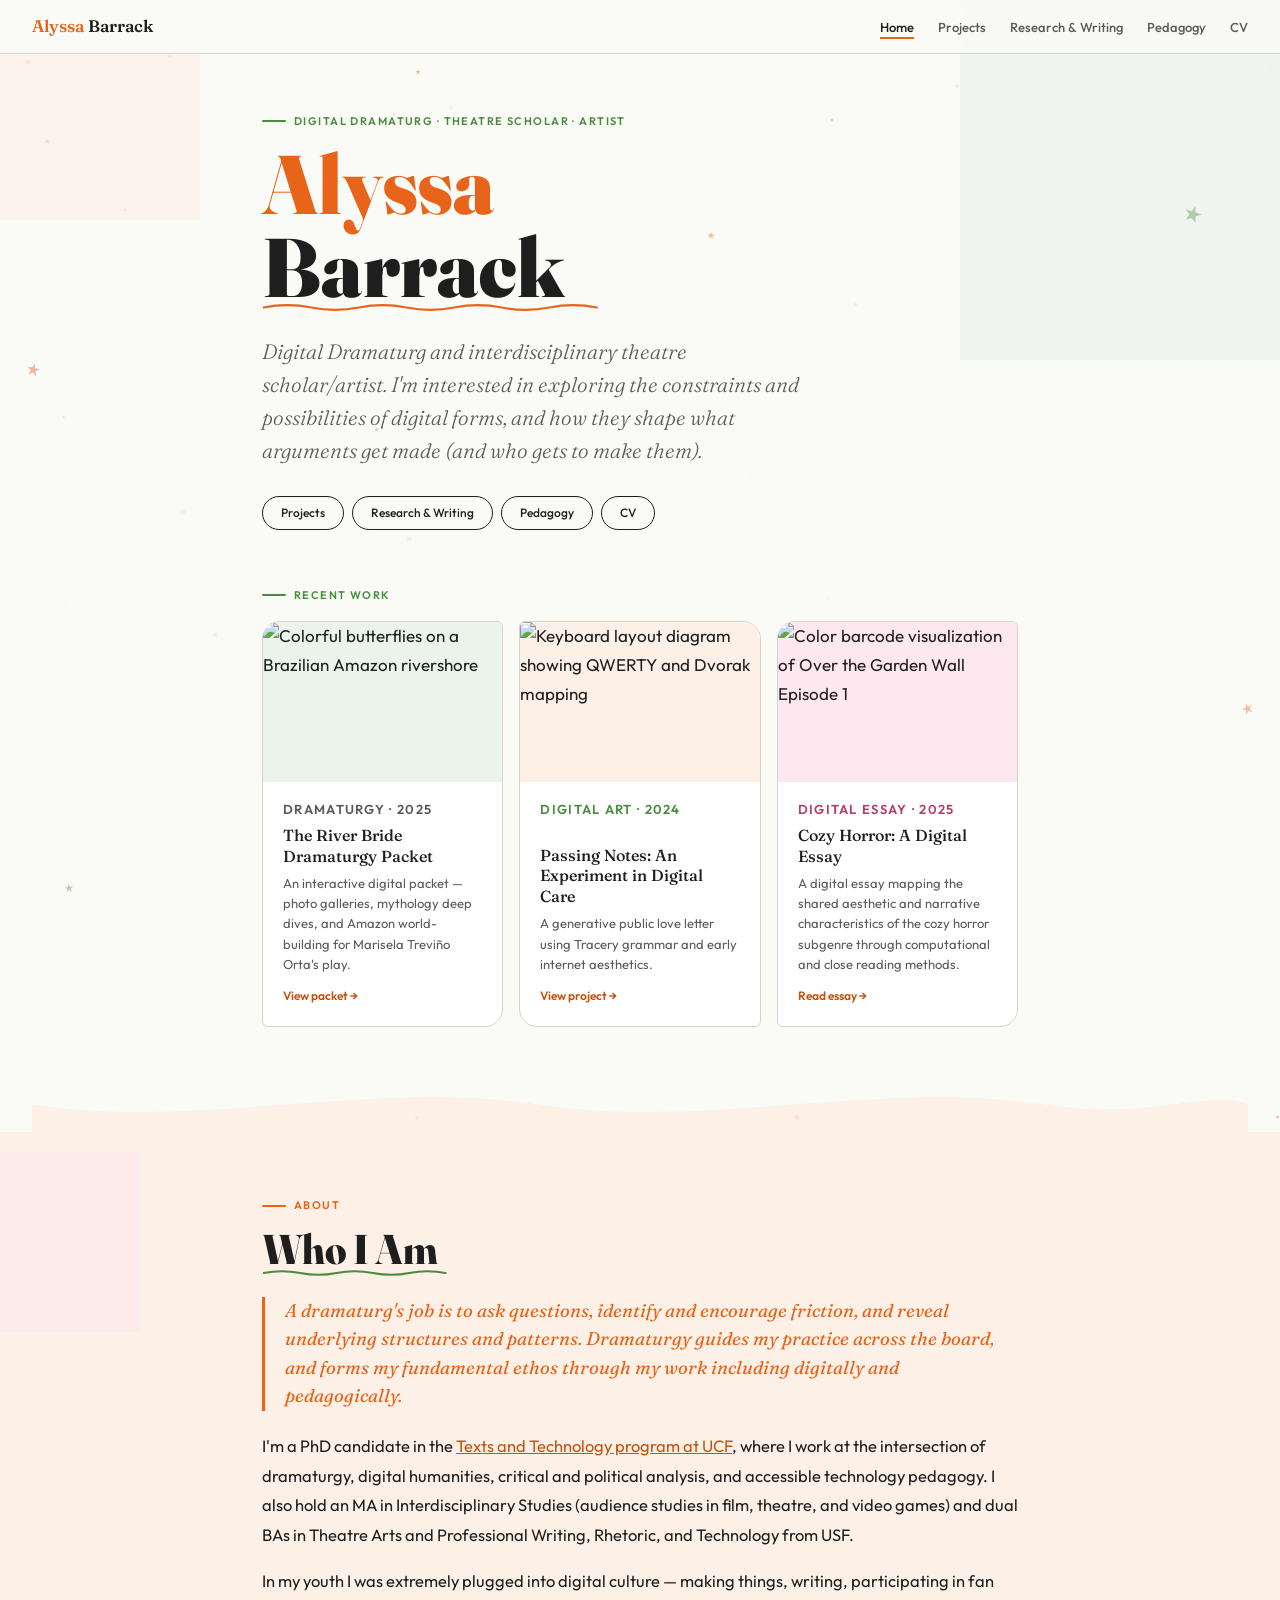
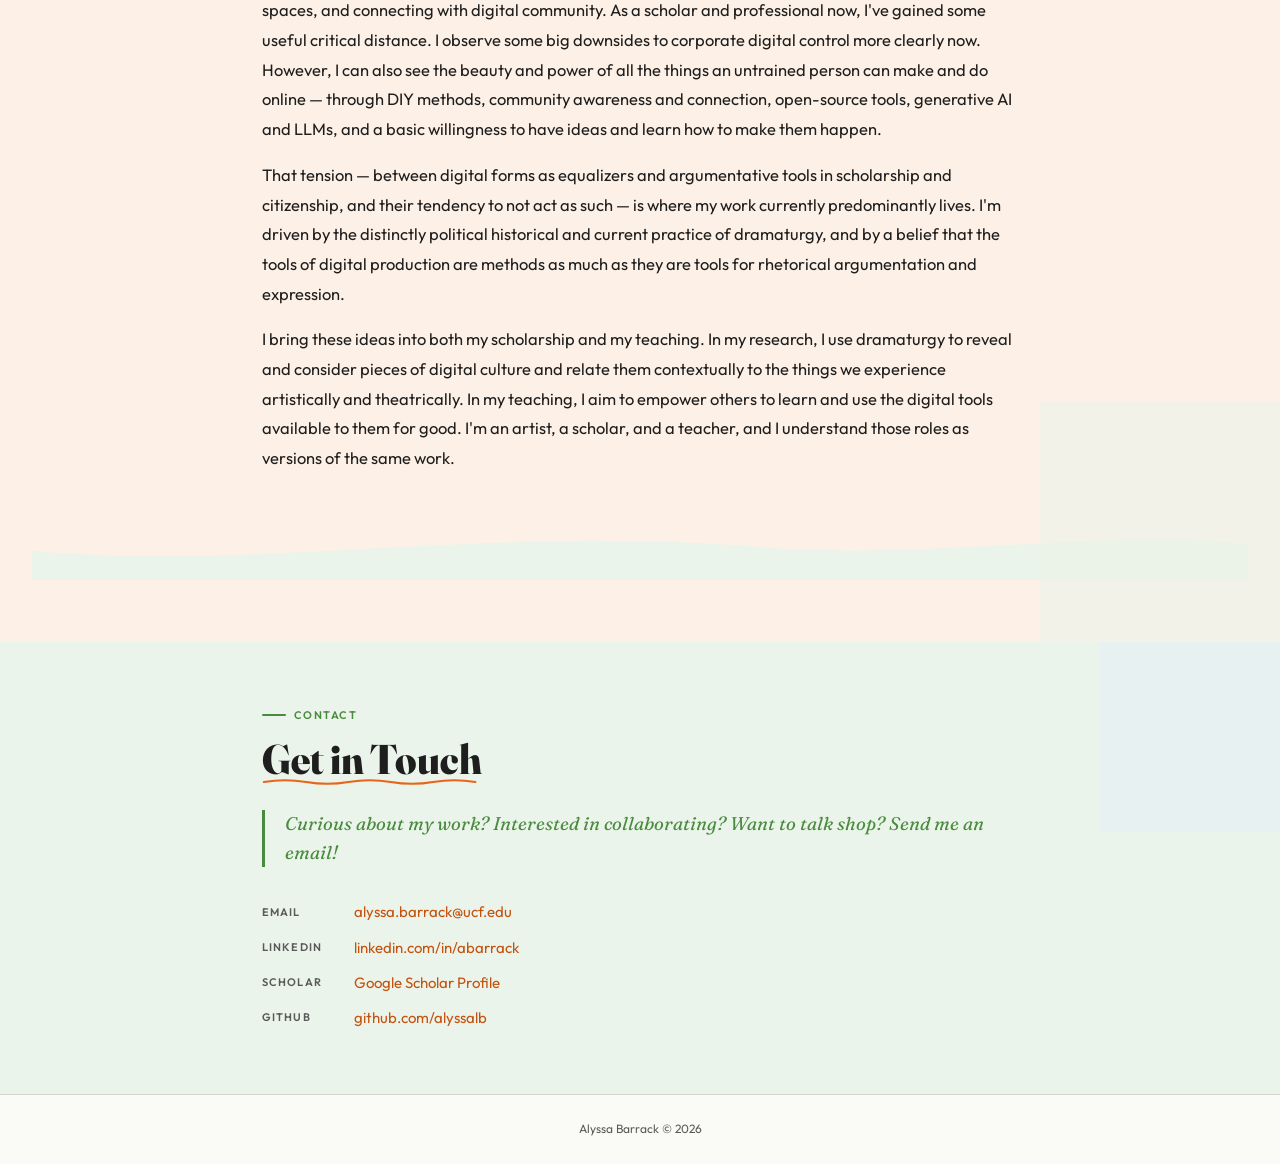
==== commit c97c0d09: "Simplify footer to name and year Remove "Built with curiosity and a lot of squiggly underlines" tagl" ====
--- a/index.html
+++ b/index.html
@@ -188,7 +188,7 @@
 </section>
 
 <footer>
-  <p>Alyssa Barrack &copy; 2026 &middot; Built with curiosity and a lot of squiggly underlines.</p>
+  <p>Alyssa Barrack &copy; 2026</p>
 </footer>
 
 <button id="top-btn" aria-label="Back to top">
